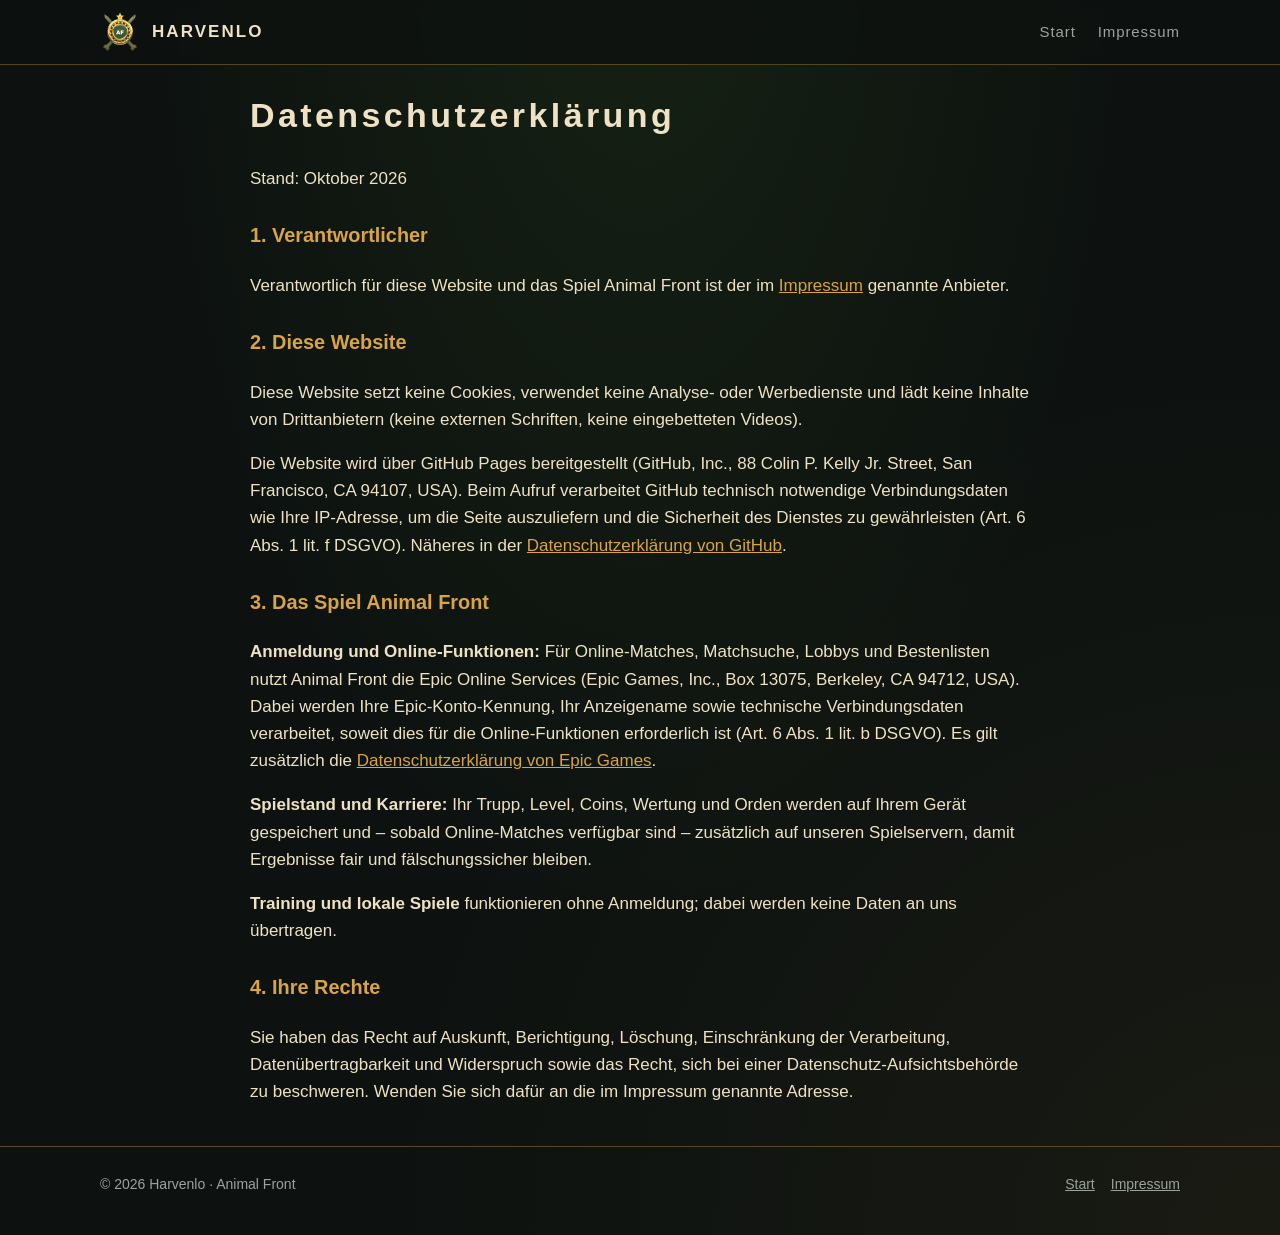
==== datenschutz.html @ 91079974 "Harvenlo website: Animal Front landing page, Datenschutz, Impressum Co-Authored-By: Claude Opus 5.5 " ====
<!doctype html>
<html lang="de">
<head>
<meta charset="utf-8">
<meta name="viewport" content="width=device-width, initial-scale=1">
<title>Datenschutz – Harvenlo</title>
<link rel="icon" type="image/png" href="img/favicon.png">
<link rel="stylesheet" href="style.css">
</head>
<body>
<header class="top">
  <div class="wrap">
    <a class="brand" href="./"><img src="img/icon.png" alt=""><span>HARVENLO</span></a>
    <nav><a href="./">Start</a><a href="impressum.html">Impressum</a></nav>
  </div>
</header>
<main class="wrap legal">
  <h1>Datenschutzerklärung</h1>
  <p>Stand: Oktober 2026</p>

  <h3>1. Verantwortlicher</h3>
  <p>Verantwortlich für diese Website und das Spiel Animal Front ist der im <a href="impressum.html">Impressum</a> genannte Anbieter.</p>

  <h3>2. Diese Website</h3>
  <p>Diese Website setzt keine Cookies, verwendet keine Analyse- oder Werbedienste und lädt keine Inhalte von Drittanbietern
    (keine externen Schriften, keine eingebetteten Videos).</p>
  <p>Die Website wird über GitHub Pages bereitgestellt (GitHub, Inc., 88 Colin P. Kelly Jr. Street, San Francisco, CA 94107, USA).
    Beim Aufruf verarbeitet GitHub technisch notwendige Verbindungsdaten wie Ihre IP-Adresse, um die Seite auszuliefern und die
    Sicherheit des Dienstes zu gewährleisten (Art. 6 Abs. 1 lit. f DSGVO). Näheres in der
    <a href="https://docs.github.com/de/site-policy/privacy-policies/github-general-privacy-statement">Datenschutzerklärung von GitHub</a>.</p>

  <h3>3. Das Spiel Animal Front</h3>
  <p><strong>Anmeldung und Online-Funktionen:</strong> Für Online-Matches, Matchsuche, Lobbys und Bestenlisten nutzt Animal Front
    die Epic Online Services (Epic Games, Inc., Box 13075, Berkeley, CA 94712, USA). Dabei werden Ihre Epic-Konto-Kennung, Ihr
    Anzeigename sowie technische Verbindungsdaten verarbeitet, soweit dies für die Online-Funktionen erforderlich ist
    (Art. 6 Abs. 1 lit. b DSGVO). Es gilt zusätzlich die
    <a href="https://www.epicgames.com/site/privacypolicy">Datenschutzerklärung von Epic Games</a>.</p>
  <p><strong>Spielstand und Karriere:</strong> Ihr Trupp, Level, Coins, Wertung und Orden werden auf Ihrem Gerät gespeichert und – sobald
    Online-Matches verfügbar sind – zusätzlich auf unseren Spielservern, damit Ergebnisse fair und fälschungssicher bleiben.</p>
  <p><strong>Training und lokale Spiele</strong> funktionieren ohne Anmeldung; dabei werden keine Daten an uns übertragen.</p>

  <h3>4. Ihre Rechte</h3>
  <p>Sie haben das Recht auf Auskunft, Berichtigung, Löschung, Einschränkung der Verarbeitung, Datenübertragbarkeit und Widerspruch
    sowie das Recht, sich bei einer Datenschutz-Aufsichtsbehörde zu beschweren. Wenden Sie sich dafür an die im Impressum genannte Adresse.</p>
</main>
<footer>
  <div class="wrap"><span>© 2026 Harvenlo · Animal Front</span><span><a href="./">Start</a><a href="impressum.html">Impressum</a></span></div>
</footer>
</body>
</html>
---- style.css ----
/* harvenlo.com - Animal Front. Brass/gunmetal like the game menu. System fonts only (no external requests). */
:root {
  --bg: #0d1210; --panel: #151c19; --panel2: #1b2420; --brass: #d9a441; --brass-dim: #8a6a2c;
  --ivory: #efe2c4; --muted: #9aa49c; --lime: #8cf23a; --line: rgba(217, 164, 65, .35);
}
* { box-sizing: border-box; }
html { scroll-behavior: smooth; }
body {
  margin: 0; background: var(--bg); color: var(--ivory);
  font: 17px/1.6 "Segoe UI", Roboto, "Helvetica Neue", Arial, sans-serif;
  background-image: radial-gradient(ellipse at 50% -10%, rgba(140, 242, 58, .07), transparent 55%),
                    radial-gradient(ellipse at 100% 100%, rgba(217, 164, 65, .06), transparent 50%);
}
a { color: var(--brass); }
.wrap { max-width: 1120px; margin: 0 auto; padding: 0 20px; }
header.top { border-bottom: 1px solid var(--line); background: rgba(13, 18, 16, .85); position: sticky; top: 0; z-index: 5; backdrop-filter: blur(6px); }
header.top .wrap { display: flex; align-items: center; justify-content: space-between; height: 64px; }
header.top .brand { display: flex; align-items: center; gap: 12px; color: var(--ivory); text-decoration: none; font-weight: 700; letter-spacing: .12em; }
header.top .brand img { width: 40px; height: 40px; }
header.top nav a { margin-left: 22px; color: var(--muted); text-decoration: none; font-size: 15px; letter-spacing: .06em; }
header.top nav a:hover { color: var(--brass); }
.hero { text-align: center; padding: 72px 0 40px; }
.hero img.wordmark { width: min(860px, 100%); height: auto; filter: drop-shadow(0 8px 24px rgba(0, 0, 0, .6)); }
.hero p.tag { font-size: 22px; color: var(--ivory); margin: 18px 0 8px; letter-spacing: .03em; }
.hero p.sub { color: var(--muted); margin: 0 auto; max-width: 680px; }
.badge { display: inline-block; margin-top: 22px; padding: 8px 18px; border: 1px solid var(--brass); border-radius: 4px; color: var(--brass); letter-spacing: .14em; font-size: 13px; font-weight: 700; }
section { padding: 48px 0; }
h2 { font-size: 26px; letter-spacing: .14em; text-transform: uppercase; margin: 0 0 22px; color: var(--ivory); }
h2::after { content: ""; display: block; width: 72px; height: 2px; background: var(--brass); margin-top: 10px; }
.grid { display: grid; grid-template-columns: repeat(auto-fit, minmax(240px, 1fr)); gap: 16px; }
.card { background: linear-gradient(180deg, var(--panel2), var(--panel)); border: 1px solid var(--line); border-radius: 6px; padding: 20px 22px; }
.card h3 { margin: 0 0 6px; color: var(--brass); font-size: 17px; letter-spacing: .06em; }
.card p { margin: 0; color: var(--muted); font-size: 15.5px; }
figure { margin: 0 0 22px; }
figure img { width: 100%; height: auto; border: 1px solid var(--line); border-radius: 6px; display: block; }
figcaption { color: var(--muted); font-size: 14px; margin-top: 8px; }
.legal { max-width: 820px; }
.legal h1 { letter-spacing: .1em; }
.legal h3 { color: var(--brass); margin-top: 28px; }
footer { border-top: 1px solid var(--line); margin-top: 40px; padding: 26px 0 40px; color: var(--muted); font-size: 14px; }
footer .wrap { display: flex; flex-wrap: wrap; gap: 18px; justify-content: space-between; }
footer a { color: var(--muted); margin-left: 16px; }
@media (max-width: 640px) {
  header.top nav a { margin-left: 12px; font-size: 14px; }
  header.top .brand span { display: none; }
  .hero { padding-top: 40px; }
  .hero p.tag { font-size: 19px; }
}
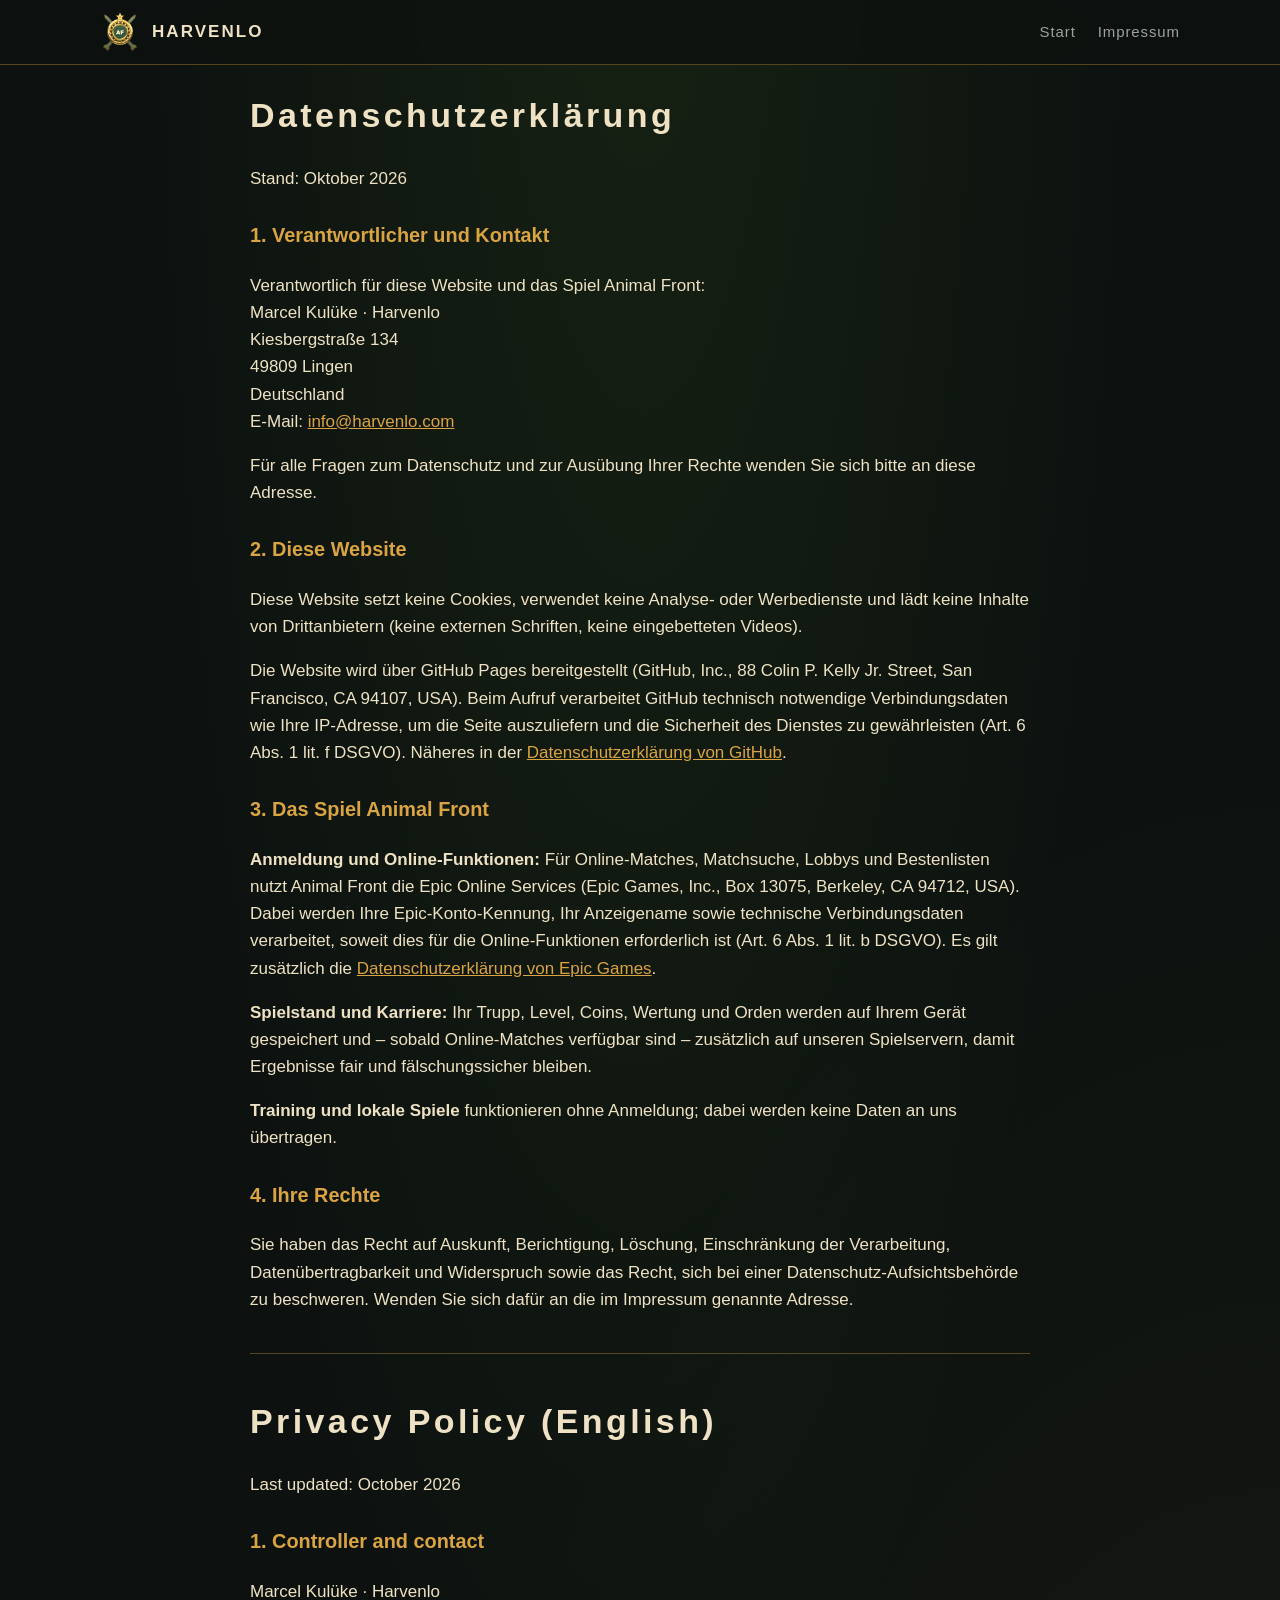
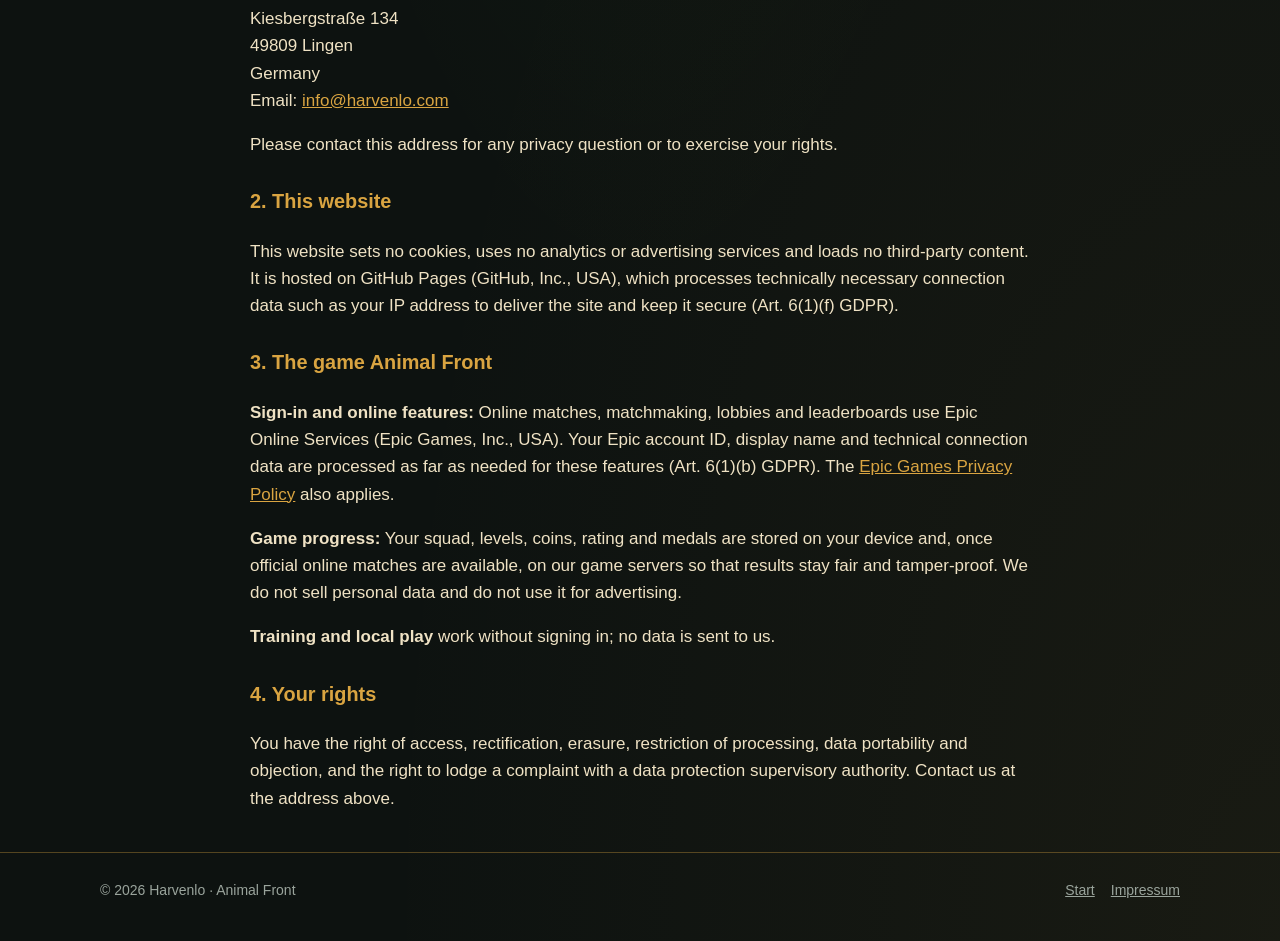
==== commit 43968664: "Datenschutz: Kontaktdaten des Verantwortlichen direkt in der Erklaerung, englische Fassung Co-Author" ====
--- a/datenschutz.html
+++ b/datenschutz.html
@@ -1,50 +1,75 @@
-<!doctype html>
-<html lang="de">
-<head>
-<meta charset="utf-8">
-<meta name="viewport" content="width=device-width, initial-scale=1">
-<title>Datenschutz – Harvenlo</title>
-<link rel="icon" type="image/png" href="img/favicon.png">
-<link rel="stylesheet" href="style.css">
-</head>
-<body>
-<header class="top">
-  <div class="wrap">
-    <a class="brand" href="./"><img src="img/icon.png" alt=""><span>HARVENLO</span></a>
-    <nav><a href="./">Start</a><a href="impressum.html">Impressum</a></nav>
-  </div>
-</header>
-<main class="wrap legal">
-  <h1>Datenschutzerklärung</h1>
-  <p>Stand: Oktober 2026</p>
-
-  <h3>1. Verantwortlicher</h3>
-  <p>Verantwortlich für diese Website und das Spiel Animal Front ist der im <a href="impressum.html">Impressum</a> genannte Anbieter.</p>
-
-  <h3>2. Diese Website</h3>
-  <p>Diese Website setzt keine Cookies, verwendet keine Analyse- oder Werbedienste und lädt keine Inhalte von Drittanbietern
-    (keine externen Schriften, keine eingebetteten Videos).</p>
-  <p>Die Website wird über GitHub Pages bereitgestellt (GitHub, Inc., 88 Colin P. Kelly Jr. Street, San Francisco, CA 94107, USA).
-    Beim Aufruf verarbeitet GitHub technisch notwendige Verbindungsdaten wie Ihre IP-Adresse, um die Seite auszuliefern und die
-    Sicherheit des Dienstes zu gewährleisten (Art. 6 Abs. 1 lit. f DSGVO). Näheres in der
-    <a href="https://docs.github.com/de/site-policy/privacy-policies/github-general-privacy-statement">Datenschutzerklärung von GitHub</a>.</p>
-
-  <h3>3. Das Spiel Animal Front</h3>
-  <p><strong>Anmeldung und Online-Funktionen:</strong> Für Online-Matches, Matchsuche, Lobbys und Bestenlisten nutzt Animal Front
-    die Epic Online Services (Epic Games, Inc., Box 13075, Berkeley, CA 94712, USA). Dabei werden Ihre Epic-Konto-Kennung, Ihr
-    Anzeigename sowie technische Verbindungsdaten verarbeitet, soweit dies für die Online-Funktionen erforderlich ist
-    (Art. 6 Abs. 1 lit. b DSGVO). Es gilt zusätzlich die
-    <a href="https://www.epicgames.com/site/privacypolicy">Datenschutzerklärung von Epic Games</a>.</p>
-  <p><strong>Spielstand und Karriere:</strong> Ihr Trupp, Level, Coins, Wertung und Orden werden auf Ihrem Gerät gespeichert und – sobald
-    Online-Matches verfügbar sind – zusätzlich auf unseren Spielservern, damit Ergebnisse fair und fälschungssicher bleiben.</p>
-  <p><strong>Training und lokale Spiele</strong> funktionieren ohne Anmeldung; dabei werden keine Daten an uns übertragen.</p>
-
-  <h3>4. Ihre Rechte</h3>
-  <p>Sie haben das Recht auf Auskunft, Berichtigung, Löschung, Einschränkung der Verarbeitung, Datenübertragbarkeit und Widerspruch
-    sowie das Recht, sich bei einer Datenschutz-Aufsichtsbehörde zu beschweren. Wenden Sie sich dafür an die im Impressum genannte Adresse.</p>
-</main>
-<footer>
-  <div class="wrap"><span>© 2026 Harvenlo · Animal Front</span><span><a href="./">Start</a><a href="impressum.html">Impressum</a></span></div>
-</footer>
-</body>
-</html>
+<!doctype html>
+<html lang="de">
+<head>
+<meta charset="utf-8">
+<meta name="viewport" content="width=device-width, initial-scale=1">
+<title>Datenschutz – Harvenlo</title>
+<link rel="icon" type="image/png" href="img/favicon.png">
+<link rel="stylesheet" href="style.css">
+</head>
+<body>
+<header class="top">
+  <div class="wrap">
+    <a class="brand" href="./"><img src="img/icon.png" alt=""><span>HARVENLO</span></a>
+    <nav><a href="./">Start</a><a href="impressum.html">Impressum</a></nav>
+  </div>
+</header>
+<main class="wrap legal">
+  <h1>Datenschutzerklärung</h1>
+  <p>Stand: Oktober 2026</p>
+
+  <h3>1. Verantwortlicher und Kontakt</h3>
+  <p>Verantwortlich für diese Website und das Spiel Animal Front:<br>
+    Marcel Kulüke · Harvenlo<br>Kiesbergstraße 134<br>49809 Lingen<br>Deutschland<br>
+    E-Mail: <a href="mailto:info@harvenlo.com">info@harvenlo.com</a></p>
+  <p>Für alle Fragen zum Datenschutz und zur Ausübung Ihrer Rechte wenden Sie sich bitte an diese Adresse.</p>
+
+  <h3>2. Diese Website</h3>
+  <p>Diese Website setzt keine Cookies, verwendet keine Analyse- oder Werbedienste und lädt keine Inhalte von Drittanbietern
+    (keine externen Schriften, keine eingebetteten Videos).</p>
+  <p>Die Website wird über GitHub Pages bereitgestellt (GitHub, Inc., 88 Colin P. Kelly Jr. Street, San Francisco, CA 94107, USA).
+    Beim Aufruf verarbeitet GitHub technisch notwendige Verbindungsdaten wie Ihre IP-Adresse, um die Seite auszuliefern und die
+    Sicherheit des Dienstes zu gewährleisten (Art. 6 Abs. 1 lit. f DSGVO). Näheres in der
+    <a href="https://docs.github.com/de/site-policy/privacy-policies/github-general-privacy-statement">Datenschutzerklärung von GitHub</a>.</p>
+
+  <h3>3. Das Spiel Animal Front</h3>
+  <p><strong>Anmeldung und Online-Funktionen:</strong> Für Online-Matches, Matchsuche, Lobbys und Bestenlisten nutzt Animal Front
+    die Epic Online Services (Epic Games, Inc., Box 13075, Berkeley, CA 94712, USA). Dabei werden Ihre Epic-Konto-Kennung, Ihr
+    Anzeigename sowie technische Verbindungsdaten verarbeitet, soweit dies für die Online-Funktionen erforderlich ist
+    (Art. 6 Abs. 1 lit. b DSGVO). Es gilt zusätzlich die
+    <a href="https://www.epicgames.com/site/privacypolicy">Datenschutzerklärung von Epic Games</a>.</p>
+  <p><strong>Spielstand und Karriere:</strong> Ihr Trupp, Level, Coins, Wertung und Orden werden auf Ihrem Gerät gespeichert und – sobald
+    Online-Matches verfügbar sind – zusätzlich auf unseren Spielservern, damit Ergebnisse fair und fälschungssicher bleiben.</p>
+  <p><strong>Training und lokale Spiele</strong> funktionieren ohne Anmeldung; dabei werden keine Daten an uns übertragen.</p>
+
+  <h3>4. Ihre Rechte</h3>
+  <p>Sie haben das Recht auf Auskunft, Berichtigung, Löschung, Einschränkung der Verarbeitung, Datenübertragbarkeit und Widerspruch
+    sowie das Recht, sich bei einer Datenschutz-Aufsichtsbehörde zu beschweren. Wenden Sie sich dafür an die im Impressum genannte Adresse.</p>
+
+  <hr style="border:0;border-top:1px solid var(--line);margin:40px 0">
+  <h1 id="en">Privacy Policy (English)</h1>
+  <p>Last updated: October 2026</p>
+  <h3>1. Controller and contact</h3>
+  <p>Marcel Kulüke · Harvenlo<br>Kiesbergstraße 134<br>49809 Lingen<br>Germany<br>
+    Email: <a href="mailto:info@harvenlo.com">info@harvenlo.com</a></p>
+  <p>Please contact this address for any privacy question or to exercise your rights.</p>
+  <h3>2. This website</h3>
+  <p>This website sets no cookies, uses no analytics or advertising services and loads no third-party content. It is hosted on
+    GitHub Pages (GitHub, Inc., USA), which processes technically necessary connection data such as your IP address to deliver the
+    site and keep it secure (Art. 6(1)(f) GDPR).</p>
+  <h3>3. The game Animal Front</h3>
+  <p><strong>Sign-in and online features:</strong> Online matches, matchmaking, lobbies and leaderboards use Epic Online Services
+    (Epic Games, Inc., USA). Your Epic account ID, display name and technical connection data are processed as far as needed for these
+    features (Art. 6(1)(b) GDPR). The <a href="https://www.epicgames.com/site/privacypolicy">Epic Games Privacy Policy</a> also applies.</p>
+  <p><strong>Game progress:</strong> Your squad, levels, coins, rating and medals are stored on your device and, once official online
+    matches are available, on our game servers so that results stay fair and tamper-proof. We do not sell personal data and do not use it for advertising.</p>
+  <p><strong>Training and local play</strong> work without signing in; no data is sent to us.</p>
+  <h3>4. Your rights</h3>
+  <p>You have the right of access, rectification, erasure, restriction of processing, data portability and objection, and the right to
+    lodge a complaint with a data protection supervisory authority. Contact us at the address above.</p>
+</main>
+<footer>
+  <div class="wrap"><span>© 2026 Harvenlo · Animal Front</span><span><a href="./">Start</a><a href="impressum.html">Impressum</a></span></div>
+</footer>
+</body>
+</html>
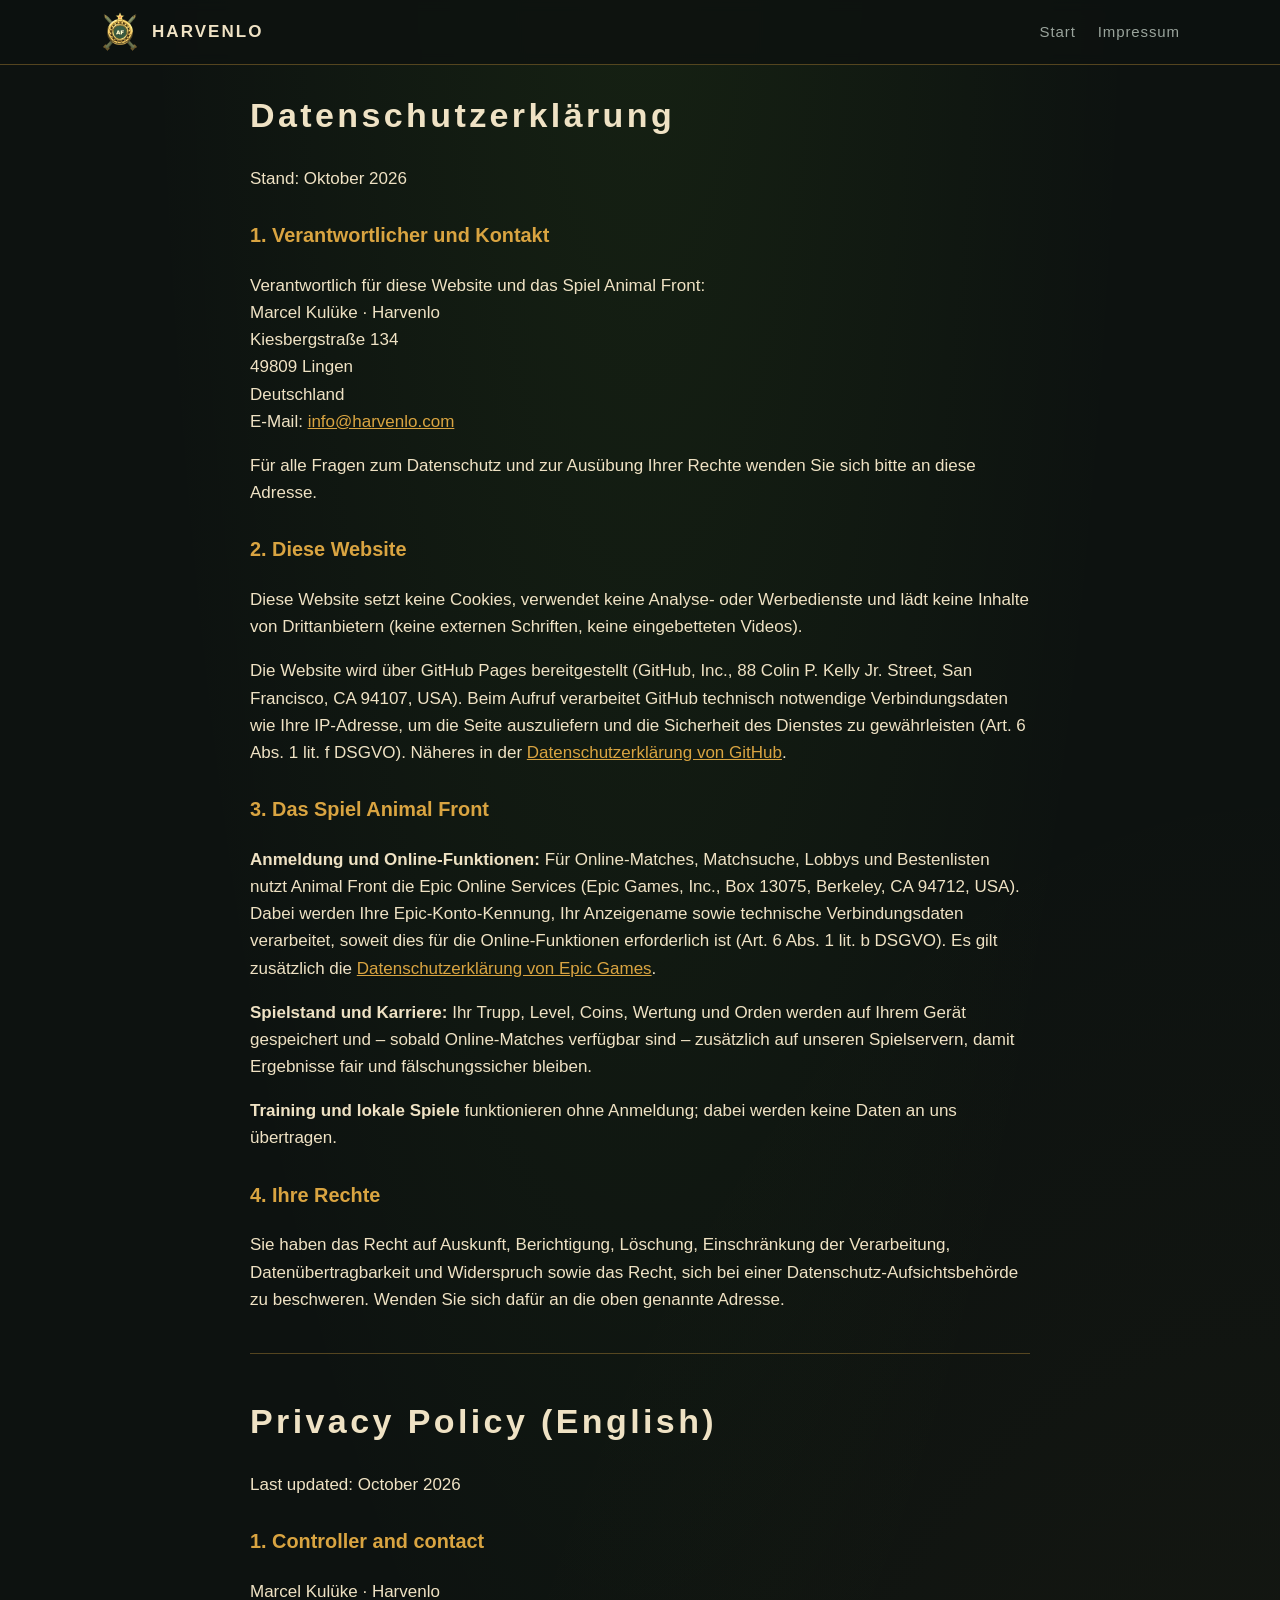
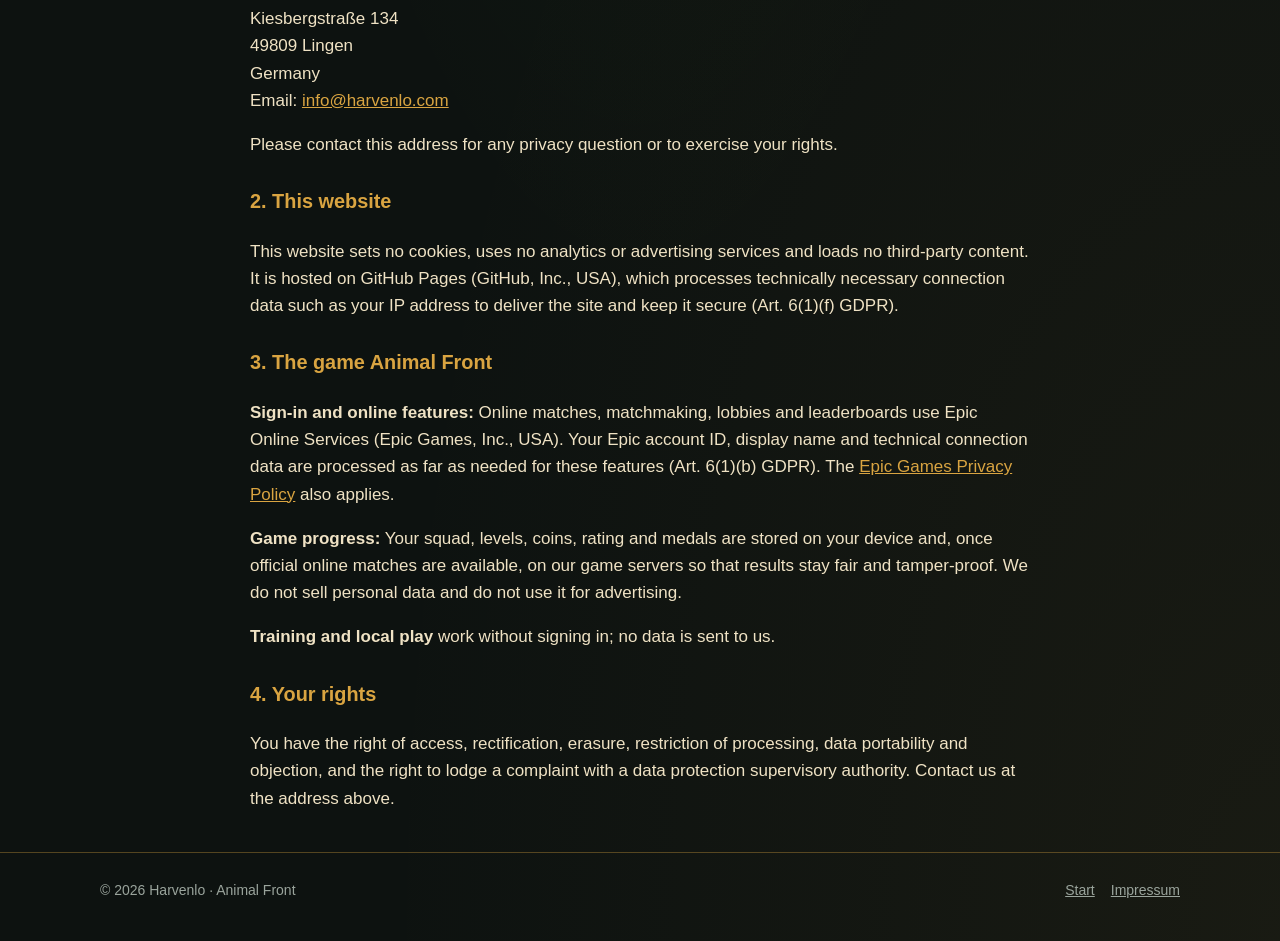
==== commit 16df9b0e: "Datenschutz: Rechte-Abschnitt verweist auf die Kontaktadresse Co-Authored-By: Claude Opus 5.5 <norep" ====
--- a/datenschutz.html
+++ b/datenschutz.html
@@ -1,75 +1,75 @@
-<!doctype html>
-<html lang="de">
-<head>
-<meta charset="utf-8">
-<meta name="viewport" content="width=device-width, initial-scale=1">
-<title>Datenschutz – Harvenlo</title>
-<link rel="icon" type="image/png" href="img/favicon.png">
-<link rel="stylesheet" href="style.css">
-</head>
-<body>
-<header class="top">
-  <div class="wrap">
-    <a class="brand" href="./"><img src="img/icon.png" alt=""><span>HARVENLO</span></a>
-    <nav><a href="./">Start</a><a href="impressum.html">Impressum</a></nav>
-  </div>
-</header>
-<main class="wrap legal">
-  <h1>Datenschutzerklärung</h1>
-  <p>Stand: Oktober 2026</p>
-
-  <h3>1. Verantwortlicher und Kontakt</h3>
-  <p>Verantwortlich für diese Website und das Spiel Animal Front:<br>
-    Marcel Kulüke · Harvenlo<br>Kiesbergstraße 134<br>49809 Lingen<br>Deutschland<br>
-    E-Mail: <a href="mailto:info@harvenlo.com">info@harvenlo.com</a></p>
-  <p>Für alle Fragen zum Datenschutz und zur Ausübung Ihrer Rechte wenden Sie sich bitte an diese Adresse.</p>
-
-  <h3>2. Diese Website</h3>
-  <p>Diese Website setzt keine Cookies, verwendet keine Analyse- oder Werbedienste und lädt keine Inhalte von Drittanbietern
-    (keine externen Schriften, keine eingebetteten Videos).</p>
-  <p>Die Website wird über GitHub Pages bereitgestellt (GitHub, Inc., 88 Colin P. Kelly Jr. Street, San Francisco, CA 94107, USA).
-    Beim Aufruf verarbeitet GitHub technisch notwendige Verbindungsdaten wie Ihre IP-Adresse, um die Seite auszuliefern und die
-    Sicherheit des Dienstes zu gewährleisten (Art. 6 Abs. 1 lit. f DSGVO). Näheres in der
-    <a href="https://docs.github.com/de/site-policy/privacy-policies/github-general-privacy-statement">Datenschutzerklärung von GitHub</a>.</p>
-
-  <h3>3. Das Spiel Animal Front</h3>
-  <p><strong>Anmeldung und Online-Funktionen:</strong> Für Online-Matches, Matchsuche, Lobbys und Bestenlisten nutzt Animal Front
-    die Epic Online Services (Epic Games, Inc., Box 13075, Berkeley, CA 94712, USA). Dabei werden Ihre Epic-Konto-Kennung, Ihr
-    Anzeigename sowie technische Verbindungsdaten verarbeitet, soweit dies für die Online-Funktionen erforderlich ist
-    (Art. 6 Abs. 1 lit. b DSGVO). Es gilt zusätzlich die
-    <a href="https://www.epicgames.com/site/privacypolicy">Datenschutzerklärung von Epic Games</a>.</p>
-  <p><strong>Spielstand und Karriere:</strong> Ihr Trupp, Level, Coins, Wertung und Orden werden auf Ihrem Gerät gespeichert und – sobald
-    Online-Matches verfügbar sind – zusätzlich auf unseren Spielservern, damit Ergebnisse fair und fälschungssicher bleiben.</p>
-  <p><strong>Training und lokale Spiele</strong> funktionieren ohne Anmeldung; dabei werden keine Daten an uns übertragen.</p>
-
-  <h3>4. Ihre Rechte</h3>
-  <p>Sie haben das Recht auf Auskunft, Berichtigung, Löschung, Einschränkung der Verarbeitung, Datenübertragbarkeit und Widerspruch
-    sowie das Recht, sich bei einer Datenschutz-Aufsichtsbehörde zu beschweren. Wenden Sie sich dafür an die im Impressum genannte Adresse.</p>
-
-  <hr style="border:0;border-top:1px solid var(--line);margin:40px 0">
-  <h1 id="en">Privacy Policy (English)</h1>
-  <p>Last updated: October 2026</p>
-  <h3>1. Controller and contact</h3>
-  <p>Marcel Kulüke · Harvenlo<br>Kiesbergstraße 134<br>49809 Lingen<br>Germany<br>
-    Email: <a href="mailto:info@harvenlo.com">info@harvenlo.com</a></p>
-  <p>Please contact this address for any privacy question or to exercise your rights.</p>
-  <h3>2. This website</h3>
-  <p>This website sets no cookies, uses no analytics or advertising services and loads no third-party content. It is hosted on
-    GitHub Pages (GitHub, Inc., USA), which processes technically necessary connection data such as your IP address to deliver the
-    site and keep it secure (Art. 6(1)(f) GDPR).</p>
-  <h3>3. The game Animal Front</h3>
-  <p><strong>Sign-in and online features:</strong> Online matches, matchmaking, lobbies and leaderboards use Epic Online Services
-    (Epic Games, Inc., USA). Your Epic account ID, display name and technical connection data are processed as far as needed for these
-    features (Art. 6(1)(b) GDPR). The <a href="https://www.epicgames.com/site/privacypolicy">Epic Games Privacy Policy</a> also applies.</p>
-  <p><strong>Game progress:</strong> Your squad, levels, coins, rating and medals are stored on your device and, once official online
-    matches are available, on our game servers so that results stay fair and tamper-proof. We do not sell personal data and do not use it for advertising.</p>
-  <p><strong>Training and local play</strong> work without signing in; no data is sent to us.</p>
-  <h3>4. Your rights</h3>
-  <p>You have the right of access, rectification, erasure, restriction of processing, data portability and objection, and the right to
-    lodge a complaint with a data protection supervisory authority. Contact us at the address above.</p>
-</main>
-<footer>
-  <div class="wrap"><span>© 2026 Harvenlo · Animal Front</span><span><a href="./">Start</a><a href="impressum.html">Impressum</a></span></div>
-</footer>
-</body>
-</html>
+<!doctype html>
+<html lang="de">
+<head>
+<meta charset="utf-8">
+<meta name="viewport" content="width=device-width, initial-scale=1">
+<title>Datenschutz – Harvenlo</title>
+<link rel="icon" type="image/png" href="img/favicon.png">
+<link rel="stylesheet" href="style.css">
+</head>
+<body>
+<header class="top">
+  <div class="wrap">
+    <a class="brand" href="./"><img src="img/icon.png" alt=""><span>HARVENLO</span></a>
+    <nav><a href="./">Start</a><a href="impressum.html">Impressum</a></nav>
+  </div>
+</header>
+<main class="wrap legal">
+  <h1>Datenschutzerklärung</h1>
+  <p>Stand: Oktober 2026</p>
+
+  <h3>1. Verantwortlicher und Kontakt</h3>
+  <p>Verantwortlich für diese Website und das Spiel Animal Front:<br>
+    Marcel Kulüke · Harvenlo<br>Kiesbergstraße 134<br>49809 Lingen<br>Deutschland<br>
+    E-Mail: <a href="mailto:info@harvenlo.com">info@harvenlo.com</a></p>
+  <p>Für alle Fragen zum Datenschutz und zur Ausübung Ihrer Rechte wenden Sie sich bitte an diese Adresse.</p>
+
+  <h3>2. Diese Website</h3>
+  <p>Diese Website setzt keine Cookies, verwendet keine Analyse- oder Werbedienste und lädt keine Inhalte von Drittanbietern
+    (keine externen Schriften, keine eingebetteten Videos).</p>
+  <p>Die Website wird über GitHub Pages bereitgestellt (GitHub, Inc., 88 Colin P. Kelly Jr. Street, San Francisco, CA 94107, USA).
+    Beim Aufruf verarbeitet GitHub technisch notwendige Verbindungsdaten wie Ihre IP-Adresse, um die Seite auszuliefern und die
+    Sicherheit des Dienstes zu gewährleisten (Art. 6 Abs. 1 lit. f DSGVO). Näheres in der
+    <a href="https://docs.github.com/de/site-policy/privacy-policies/github-general-privacy-statement">Datenschutzerklärung von GitHub</a>.</p>
+
+  <h3>3. Das Spiel Animal Front</h3>
+  <p><strong>Anmeldung und Online-Funktionen:</strong> Für Online-Matches, Matchsuche, Lobbys und Bestenlisten nutzt Animal Front
+    die Epic Online Services (Epic Games, Inc., Box 13075, Berkeley, CA 94712, USA). Dabei werden Ihre Epic-Konto-Kennung, Ihr
+    Anzeigename sowie technische Verbindungsdaten verarbeitet, soweit dies für die Online-Funktionen erforderlich ist
+    (Art. 6 Abs. 1 lit. b DSGVO). Es gilt zusätzlich die
+    <a href="https://www.epicgames.com/site/privacypolicy">Datenschutzerklärung von Epic Games</a>.</p>
+  <p><strong>Spielstand und Karriere:</strong> Ihr Trupp, Level, Coins, Wertung und Orden werden auf Ihrem Gerät gespeichert und – sobald
+    Online-Matches verfügbar sind – zusätzlich auf unseren Spielservern, damit Ergebnisse fair und fälschungssicher bleiben.</p>
+  <p><strong>Training und lokale Spiele</strong> funktionieren ohne Anmeldung; dabei werden keine Daten an uns übertragen.</p>
+
+  <h3>4. Ihre Rechte</h3>
+  <p>Sie haben das Recht auf Auskunft, Berichtigung, Löschung, Einschränkung der Verarbeitung, Datenübertragbarkeit und Widerspruch
+    sowie das Recht, sich bei einer Datenschutz-Aufsichtsbehörde zu beschweren. Wenden Sie sich dafür an die oben genannte Adresse.</p>
+
+  <hr style="border:0;border-top:1px solid var(--line);margin:40px 0">
+  <h1 id="en">Privacy Policy (English)</h1>
+  <p>Last updated: October 2026</p>
+  <h3>1. Controller and contact</h3>
+  <p>Marcel Kulüke · Harvenlo<br>Kiesbergstraße 134<br>49809 Lingen<br>Germany<br>
+    Email: <a href="mailto:info@harvenlo.com">info@harvenlo.com</a></p>
+  <p>Please contact this address for any privacy question or to exercise your rights.</p>
+  <h3>2. This website</h3>
+  <p>This website sets no cookies, uses no analytics or advertising services and loads no third-party content. It is hosted on
+    GitHub Pages (GitHub, Inc., USA), which processes technically necessary connection data such as your IP address to deliver the
+    site and keep it secure (Art. 6(1)(f) GDPR).</p>
+  <h3>3. The game Animal Front</h3>
+  <p><strong>Sign-in and online features:</strong> Online matches, matchmaking, lobbies and leaderboards use Epic Online Services
+    (Epic Games, Inc., USA). Your Epic account ID, display name and technical connection data are processed as far as needed for these
+    features (Art. 6(1)(b) GDPR). The <a href="https://www.epicgames.com/site/privacypolicy">Epic Games Privacy Policy</a> also applies.</p>
+  <p><strong>Game progress:</strong> Your squad, levels, coins, rating and medals are stored on your device and, once official online
+    matches are available, on our game servers so that results stay fair and tamper-proof. We do not sell personal data and do not use it for advertising.</p>
+  <p><strong>Training and local play</strong> work without signing in; no data is sent to us.</p>
+  <h3>4. Your rights</h3>
+  <p>You have the right of access, rectification, erasure, restriction of processing, data portability and objection, and the right to
+    lodge a complaint with a data protection supervisory authority. Contact us at the address above.</p>
+</main>
+<footer>
+  <div class="wrap"><span>© 2026 Harvenlo · Animal Front</span><span><a href="./">Start</a><a href="impressum.html">Impressum</a></span></div>
+</footer>
+</body>
+</html>
